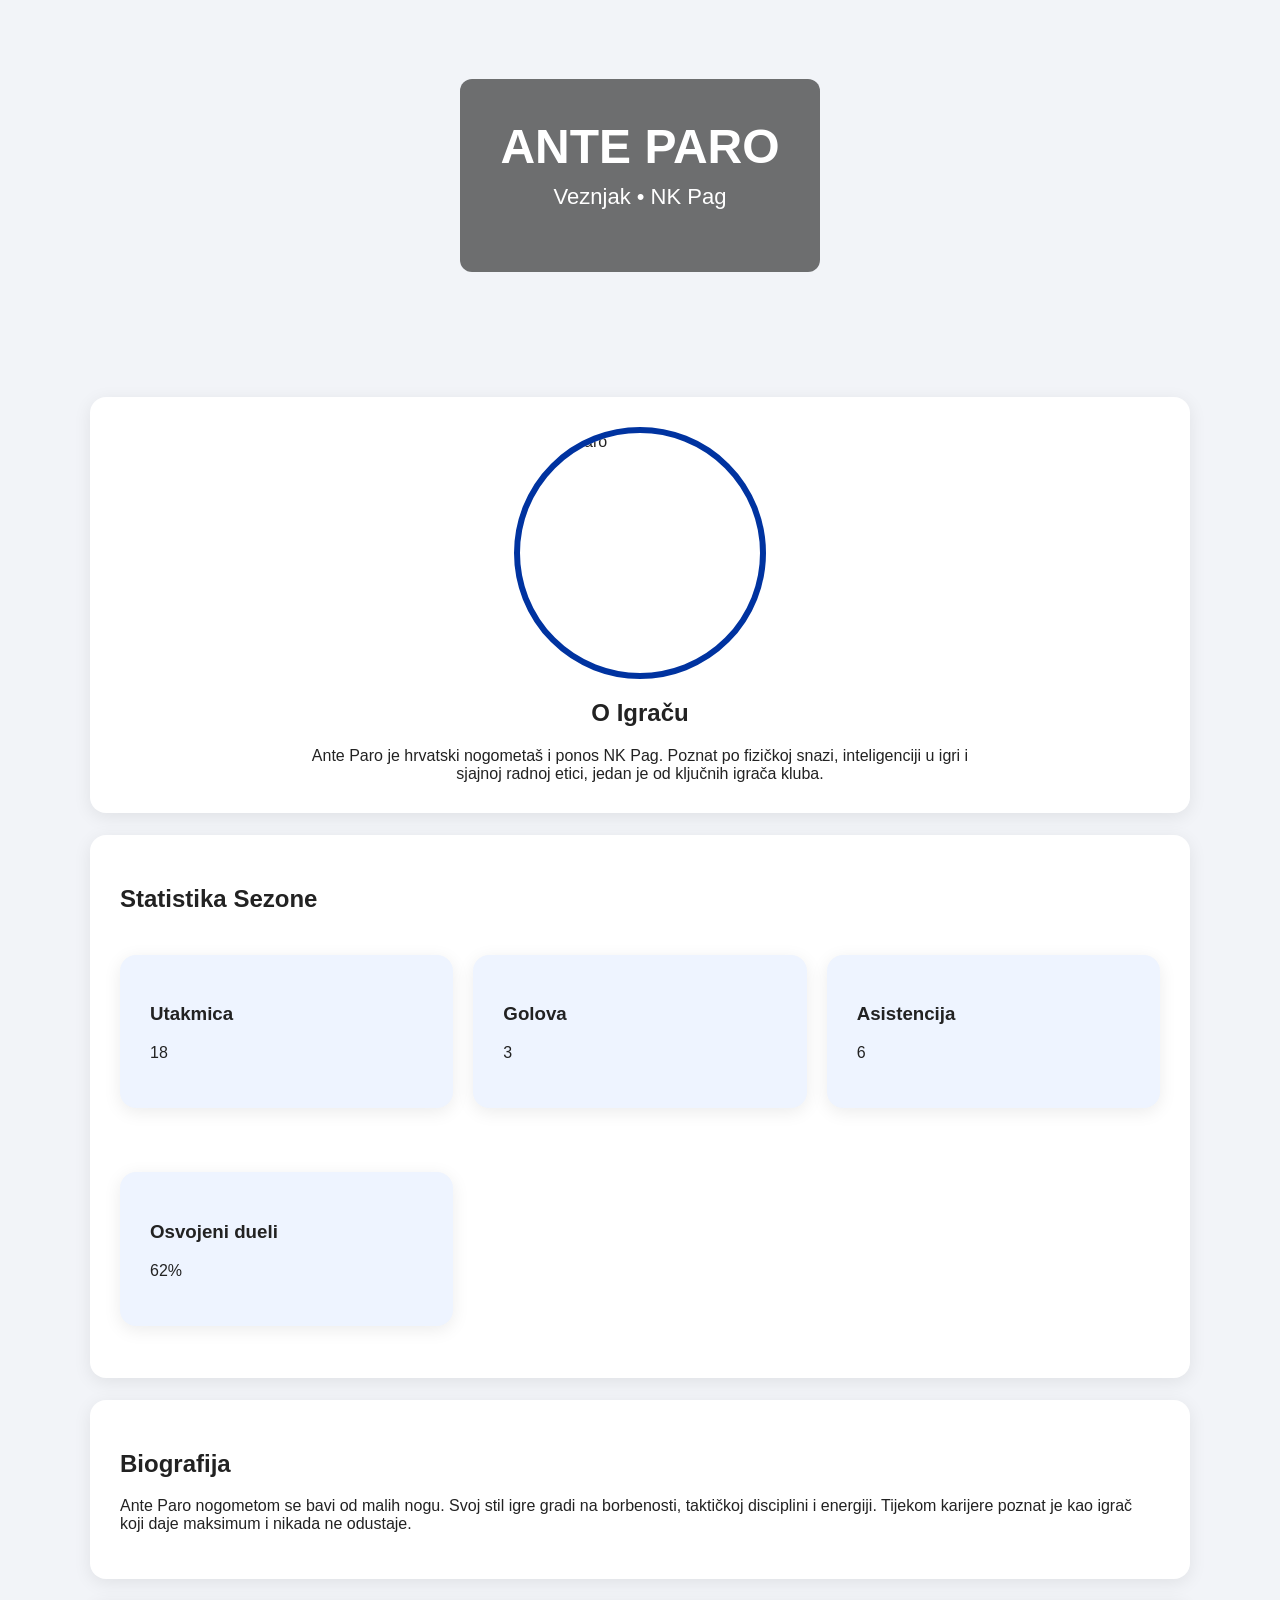
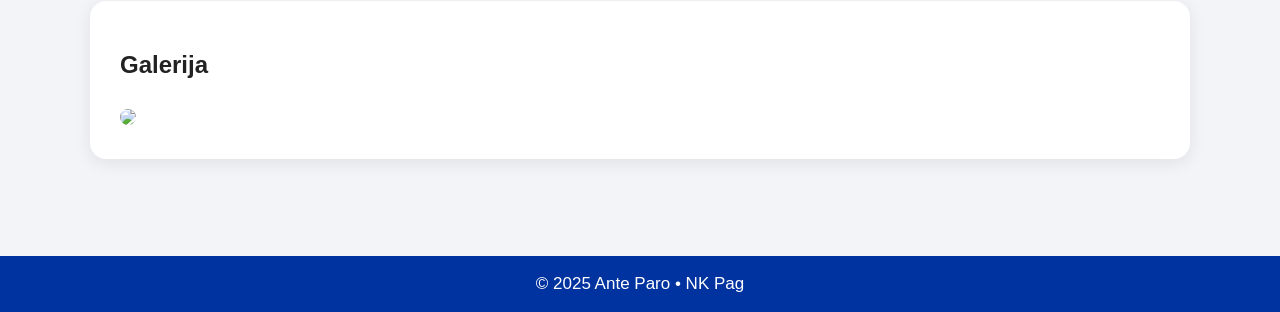
==== index.html @ 2402db6b "Add initial HTML structure for Ante Paro profile" ====
<!DOCTYPE html>
<html lang="hr">
<head>
    <meta charset="UTF-8">
    <title>Ante Paro - NK Pag</title>
    <link rel="stylesheet" href="style.css">
</head>
<body>

<!-- HERO SECTION -->
<div class="hero">
    <div class="hero-overlay">
        <h1>ANTE PARO</h1>
        <h3>Veznjak • NK Pag</h3>
    </div>
</div>

<div class="container">

    <!-- PROFILE -->
    <div class="card">
        <img src="ante_paro.jpg" class="profile-img" alt="Ante Paro">
        <h2 style="text-align:center;">O Igraču</h2>
        <p style="text-align:center; max-width:700px; margin:auto;">
            Ante Paro je hrvatski nogometaš i ponos NK Pag. Poznat po fizičkoj snazi,
            inteligenciji u igri i sjajnoj radnoj etici, jedan je od ključnih igrača kluba.
        </p>
    </div>

    <!-- STATISTIKA -->
    <div class="card">
        <h2>Statistika Sezone</h2>
        <div class="grid">
            <div class="card" style="background:#eef4ff;">
                <h3>Utakmica</h3><p>18</p>
            </div>
            <div class="card" style="background:#eef4ff;">
                <h3>Golova</h3><p>3</p>
            </div>
            <div class="card" style="background:#eef4ff;">
                <h3>Asistencija</h3><p>6</p>
            </div>
            <div class="card" style="background:#eef4ff;">
                <h3>Osvojeni dueli</h3><p>62%</p>
            </div>
        </div>
    </div>

    <!-- BIOGRAFIJA -->
    <div class="card">
        <h2>Biografija</h2>
        <p>
            Ante Paro nogometom se bavi od malih nogu. Svoj stil igre gradi na borbenosti,
            taktičkoj disciplini i energiji. Tijekom karijere poznat je kao igrač koji daje
            maksimum i nikada ne odustaje.
        </p>
    </div>

    <!-- GALERIJA -->
    <div class="card">
        <h2>Galerija</h2>
        <img src="ante_paro_action.jpg" style="width:100%; border-radius:14px; margin-top:10px;">
    </div>

</div>

<footer>
    © 2025 Ante Paro • NK Pag
</footer>

</body>
</html>
---- style.css ----
body {
    margin: 0;
    font-family: 'Segoe UI', Arial, sans-serif;
    background: #f2f4f8;
    color: #222;
}

/* HERO */
.hero {
    background: url("ante_paro_hero.jpg") center/cover;
    height: 350px;
    display: flex;
    align-items: center;
    justify-content: center;
    text-align: center;
    color: white;
    position: relative;
}
.hero-overlay {
    background: rgba(0,0,0,0.55);
    padding: 40px;
    border-radius: 12px;
}
.hero h1 {
    font-size: 48px;
    margin: 0;
}
.hero h3 {
    font-size: 22px;
    margin-top: 10px;
    font-weight: 300;
}

/* CONTENT */
.container {
    max-width: 1100px;
    margin: auto;
    padding: 25px;
}

/* CARDS */
.card {
    background: white;
    padding: 30px;
    border-radius: 16px;
    margin: 22px 0;
    box-shadow: 0 4px 18px rgba(0,0,0,0.08);
}

/* GRID */
.grid {
    display: grid;
    grid-template-columns: repeat(auto-fit, minmax(260px, 1fr));
    gap: 20px;
}

/* PROFILE IMAGE */
.profile-img {
    width: 240px;
    height: 240px;
    border-radius: 50%;
    object-fit: cover;
    border: 6px solid #0033a0;
    display: block;
    margin: 0 auto 20px;
}

/* FOOTER */
footer {
    background: #0033a0;
    color: white;
    text-align: center;
    padding: 18px;
    margin-top: 50px;
    font-size: 17px;
}
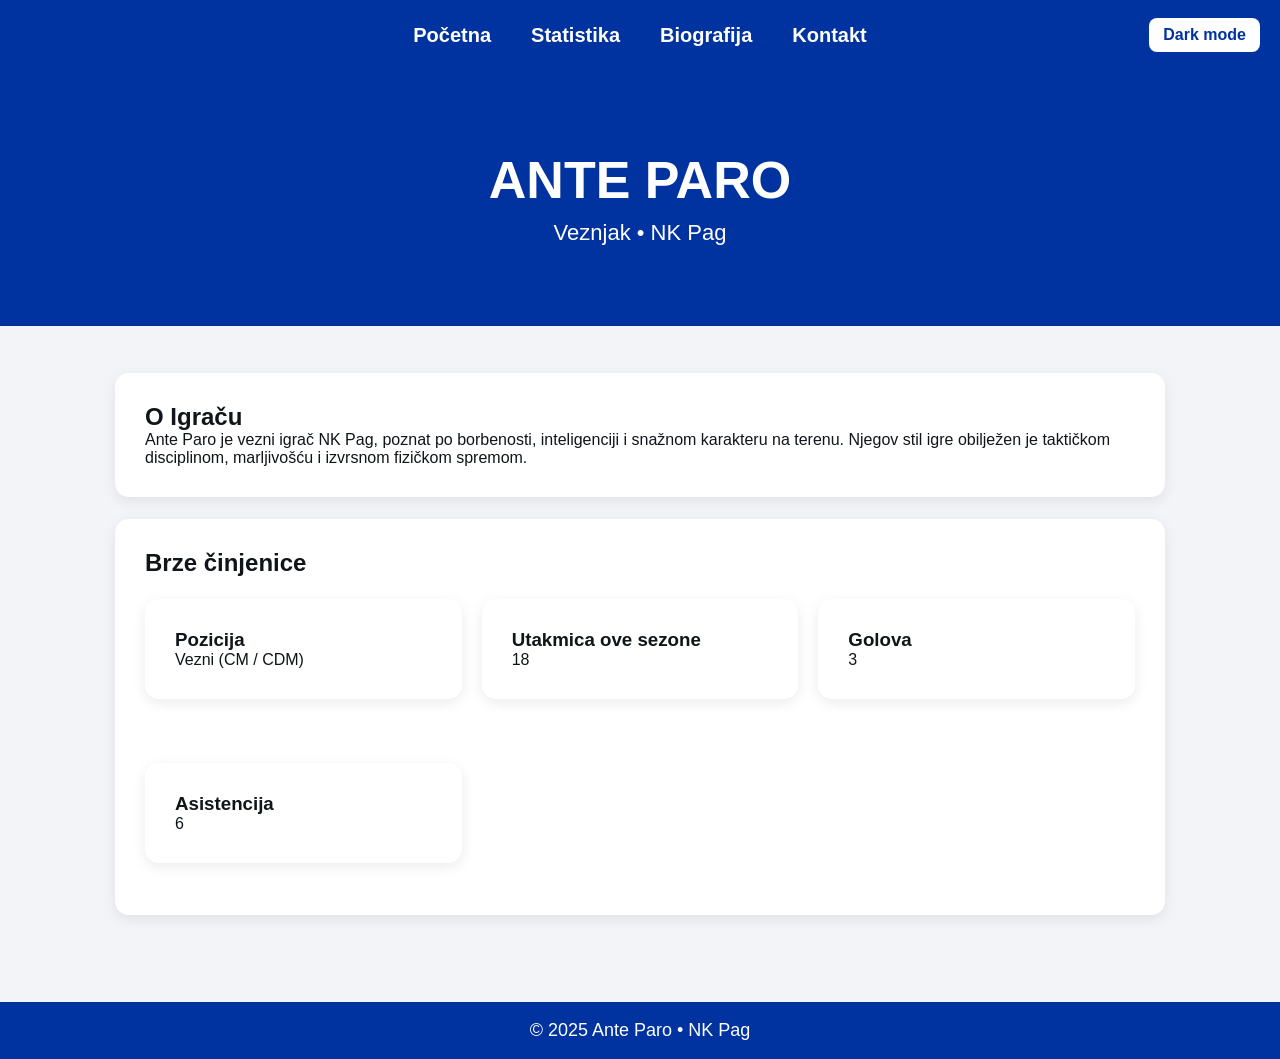
==== commit 9e0c816f: "Revise player profile and statistics in index.html Updated the title and modified the content struct" ====
--- a/index.html
+++ b/index.html
@@ -2,13 +2,22 @@
 <html lang="hr">
 <head>
     <meta charset="UTF-8">
-    <title>Ante Paro - NK Pag</title>
+    <title>Ante Paro - Početna</title>
     <link rel="stylesheet" href="style.css">
 </head>
 <body>
 
+<!-- NAVIGATION -->
+<nav>
+    <a href="index.html">Početna</a>
+    <a href="statistika.html">Statistika</a>
+    <a href="bio.html">Biografija</a>
+    <a href="kontakt.html">Kontakt</a>
+    <div class="toggle-dark">Dark mode</div>
+</nav>
+
 <!-- HERO SECTION -->
-<div class="hero">
+<div class="hero fade-in">
     <div class="hero-overlay">
         <h1>ANTE PARO</h1>
         <h3>Veznjak • NK Pag</h3>
@@ -17,56 +26,43 @@
 
 <div class="container">
 
-    <!-- PROFILE -->
-    <div class="card">
-        <img src="ante_paro.jpg" class="profile-img" alt="Ante Paro">
-        <h2 style="text-align:center;">O Igraču</h2>
-        <p style="text-align:center; max-width:700px; margin:auto;">
-            Ante Paro je hrvatski nogometaš i ponos NK Pag. Poznat po fizičkoj snazi,
-            inteligenciji u igri i sjajnoj radnoj etici, jedan je od ključnih igrača kluba.
+    <!-- ABOUT -->
+    <div class="card fade-in">
+        <h2>O Igraču</h2>
+        <p>
+            Ante Paro je vezni igrač NK Pag, poznat po borbenosti, inteligenciji i 
+            snažnom karakteru na terenu. Njegov stil igre obilježen je taktičkom 
+            disciplinom, marljivošću i izvrsnom fizičkom spremom.
         </p>
     </div>
 
-    <!-- STATISTIKA -->
-    <div class="card">
-        <h2>Statistika Sezone</h2>
+    <!-- ISTAKNUTO -->
+    <div class="card fade-in">
+        <h2>Brze činjenice</h2>
         <div class="grid">
-            <div class="card" style="background:#eef4ff;">
-                <h3>Utakmica</h3><p>18</p>
+            <div class="card">
+                <h3>Pozicija</h3>
+                <p>Vezni (CM / CDM)</p>
             </div>
-            <div class="card" style="background:#eef4ff;">
-                <h3>Golova</h3><p>3</p>
+            <div class="card">
+                <h3>Utakmica ove sezone</h3>
+                <p>18</p>
             </div>
-            <div class="card" style="background:#eef4ff;">
-                <h3>Asistencija</h3><p>6</p>
+            <div class="card">
+                <h3>Golova</h3>
+                <p>3</p>
             </div>
-            <div class="card" style="background:#eef4ff;">
-                <h3>Osvojeni dueli</h3><p>62%</p>
+            <div class="card">
+                <h3>Asistencija</h3>
+                <p>6</p>
             </div>
         </div>
     </div>
 
-    <!-- BIOGRAFIJA -->
-    <div class="card">
-        <h2>Biografija</h2>
-        <p>
-            Ante Paro nogometom se bavi od malih nogu. Svoj stil igre gradi na borbenosti,
-            taktičkoj disciplini i energiji. Tijekom karijere poznat je kao igrač koji daje
-            maksimum i nikada ne odustaje.
-        </p>
-    </div>
-
-    <!-- GALERIJA -->
-    <div class="card">
-        <h2>Galerija</h2>
-        <img src="ante_paro_action.jpg" style="width:100%; border-radius:14px; margin-top:10px;">
-    </div>
-
 </div>
 
-<footer>
-    © 2025 Ante Paro • NK Pag
-</footer>
+<footer>© 2025 Ante Paro • NK Pag</footer>
 
+<script src="script.js"></script>
 </body>
 </html>
--- a/style.css
+++ b/style.css
@@ -1,76 +1,151 @@
-body {
+/* -------------------- GLOBAL -------------------- */
+* {
     margin: 0;
+    padding: 0;
+    box-sizing: border-box;
     font-family: 'Segoe UI', Arial, sans-serif;
-    background: #f2f4f8;
-    color: #222;
 }
 
-/* HERO */
-.hero {
-    background: url("ante_paro_hero.jpg") center/cover;
-    height: 350px;
-    display: flex;
-    align-items: center;
-    justify-content: center;
-    text-align: center;
-    color: white;
-    position: relative;
-}
-.hero-overlay {
-    background: rgba(0,0,0,0.55);
-    padding: 40px;
-    border-radius: 12px;
-}
-.hero h1 {
-    font-size: 48px;
-    margin: 0;
-}
-.hero h3 {
-    font-size: 22px;
-    margin-top: 10px;
-    font-weight: 300;
+body {
+    background: var(--bg);
+    color: var(--text);
+    transition: 0.3s ease;
+    padding-top: 70px;
 }
 
-/* CONTENT */
+/* Light & Dark mode vars */
+:root {
+    --bg: #f2f4f8;
+    --text: #10151a;
+    --card: #ffffff;
+    --card-shadow: rgba(0,0,0,0.08);
+    --accent: #0033a0;
+}
+
+body.dark {
+    --bg: #0b0f14;
+    --text: #e8e8e8;
+    --card: #101620;
+    --card-shadow: rgba(255,255,255,0.04);
+    --accent: #4f8cff;
+}
+
 .container {
     max-width: 1100px;
     margin: auto;
     padding: 25px;
 }
 
-/* CARDS */
-.card {
-    background: white;
-    padding: 30px;
-    border-radius: 16px;
-    margin: 22px 0;
-    box-shadow: 0 4px 18px rgba(0,0,0,0.08);
+/* -------------------- NAVIGATION -------------------- */
+nav {
+    width: 100%;
+    height: 70px;
+    background: var(--accent);
+    display: flex;
+    justify-content: center;
+    align-items: center;
+    position: fixed;
+    top: 0;
+    left: 0;
+    z-index: 10;
 }
 
-/* GRID */
+nav a {
+    color: white;
+    text-decoration: none;
+    margin: 0 20px;
+    font-size: 20px;
+    font-weight: 600;
+}
+
+nav a:hover {
+    text-decoration: underline;
+}
+
+/* Dark mode button */
+.toggle-dark {
+    position: absolute;
+    right: 20px;
+    padding: 8px 14px;
+    background: white;
+    color: var(--accent);
+    border-radius: 8px;
+    font-weight: 600;
+    cursor: pointer;
+}
+
+/* -------------------- HERO -------------------- */
+.hero {
+    background: var(--accent);
+    color: white;
+    padding: 80px 20px;
+    text-align: center;
+}
+
+.hero h1 {
+    font-size: 52px;
+    margin-bottom: 10px;
+}
+
+.hero h3 {
+    font-size: 22px;
+    font-weight: 300;
+}
+
+/* -------------------- CARDS -------------------- */
+.card {
+    background: var(--card);
+    padding: 30px;
+    border-radius: 14px;
+    margin: 22px 0;
+    box-shadow: 0 4px 14px var(--card-shadow);
+}
+
+/* -------------------- GRID -------------------- */
 .grid {
     display: grid;
     grid-template-columns: repeat(auto-fit, minmax(260px, 1fr));
     gap: 20px;
 }
 
-/* PROFILE IMAGE */
-.profile-img {
-    width: 240px;
-    height: 240px;
-    border-radius: 50%;
-    object-fit: cover;
-    border: 6px solid #0033a0;
-    display: block;
-    margin: 0 auto 20px;
+/* -------------------- TABLE -------------------- */
+table {
+    width: 100%;
+    border-collapse: collapse;
+    margin-top: 15px;
 }
 
-/* FOOTER */
+th, td {
+    border-bottom: 1px solid #7773;
+    padding: 12px;
+    text-align: left;
+}
+
+th {
+    color: var(--accent);
+    font-size: 18px;
+}
+
+/* -------------------- FOOTER -------------------- */
 footer {
-    background: #0033a0;
-    color: white;
     text-align: center;
     padding: 18px;
-    margin-top: 50px;
-    font-size: 17px;
+    background: var(--accent);
+    color: white;
+    margin-top: 40px;
+    font-size: 18px;
 }
+
+/* -------------------- ANIMATIONS -------------------- */
+.fade-in {
+    opacity: 0;
+    transform: translateY(30px);
+    animation: fadeIn 0.8s forwards;
+}
+
+@keyframes fadeIn {
+    to {
+        opacity: 1;
+        transform: translateY(0);
+    }
+}
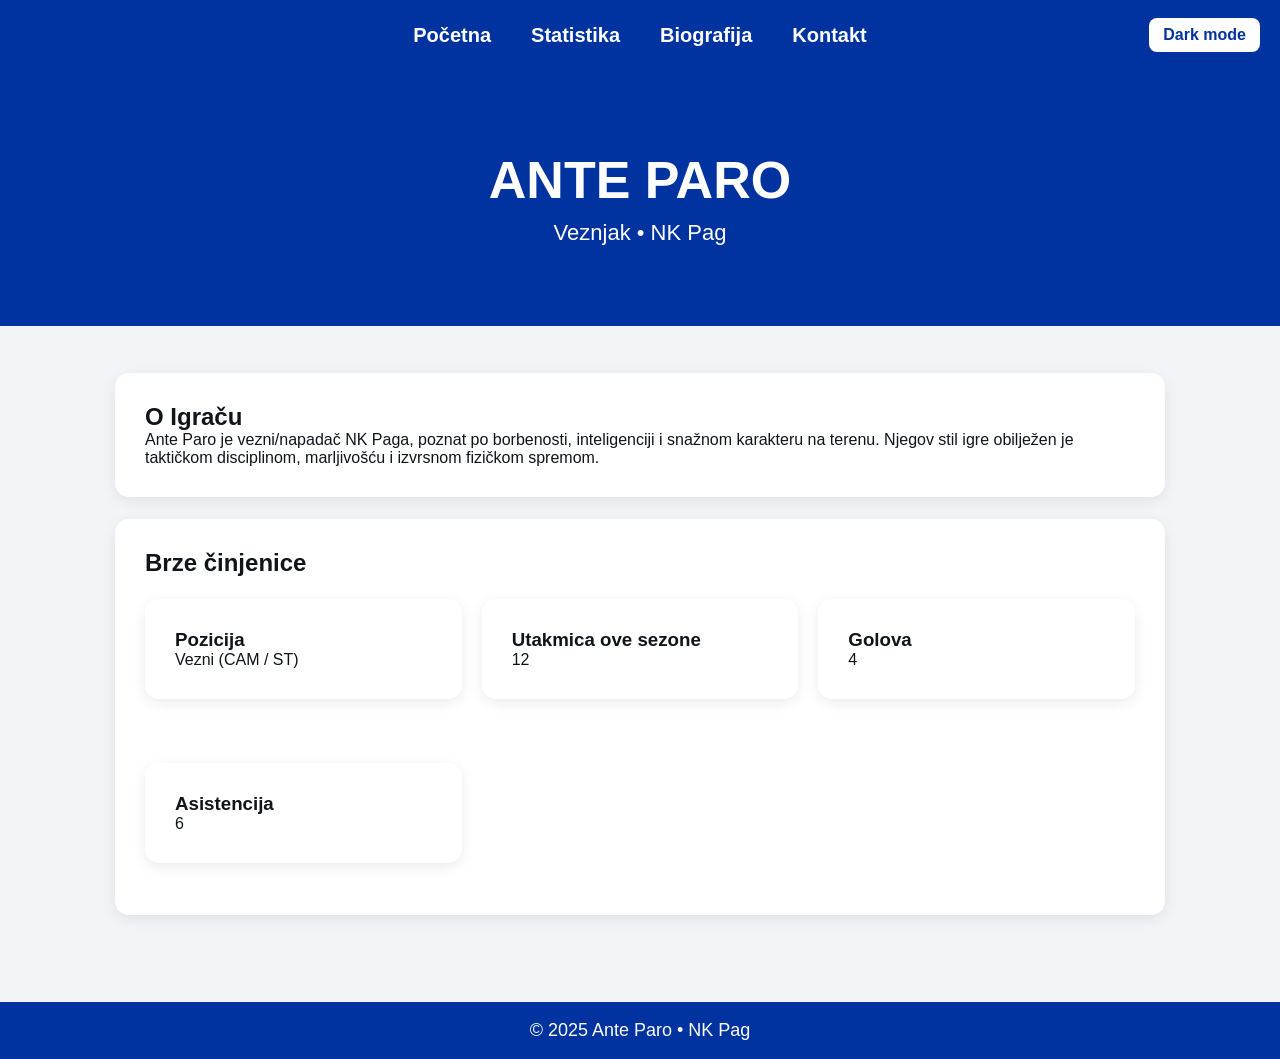
==== commit b14bff26: "Update player position and statistics in index.html" ====
--- a/index.html
+++ b/index.html
@@ -30,7 +30,7 @@
     <div class="card fade-in">
         <h2>O Igraču</h2>
         <p>
-            Ante Paro je vezni igrač NK Pag, poznat po borbenosti, inteligenciji i 
+            Ante Paro je vezni/napadač  NK Paga, poznat po borbenosti, inteligenciji i 
             snažnom karakteru na terenu. Njegov stil igre obilježen je taktičkom 
             disciplinom, marljivošću i izvrsnom fizičkom spremom.
         </p>
@@ -42,15 +42,15 @@
         <div class="grid">
             <div class="card">
                 <h3>Pozicija</h3>
-                <p>Vezni (CM / CDM)</p>
+                <p>Vezni (CAM / ST)</p>
             </div>
             <div class="card">
                 <h3>Utakmica ove sezone</h3>
-                <p>18</p>
+                <p>12</p>
             </div>
             <div class="card">
                 <h3>Golova</h3>
-                <p>3</p>
+                <p>4</p>
             </div>
             <div class="card">
                 <h3>Asistencija</h3>
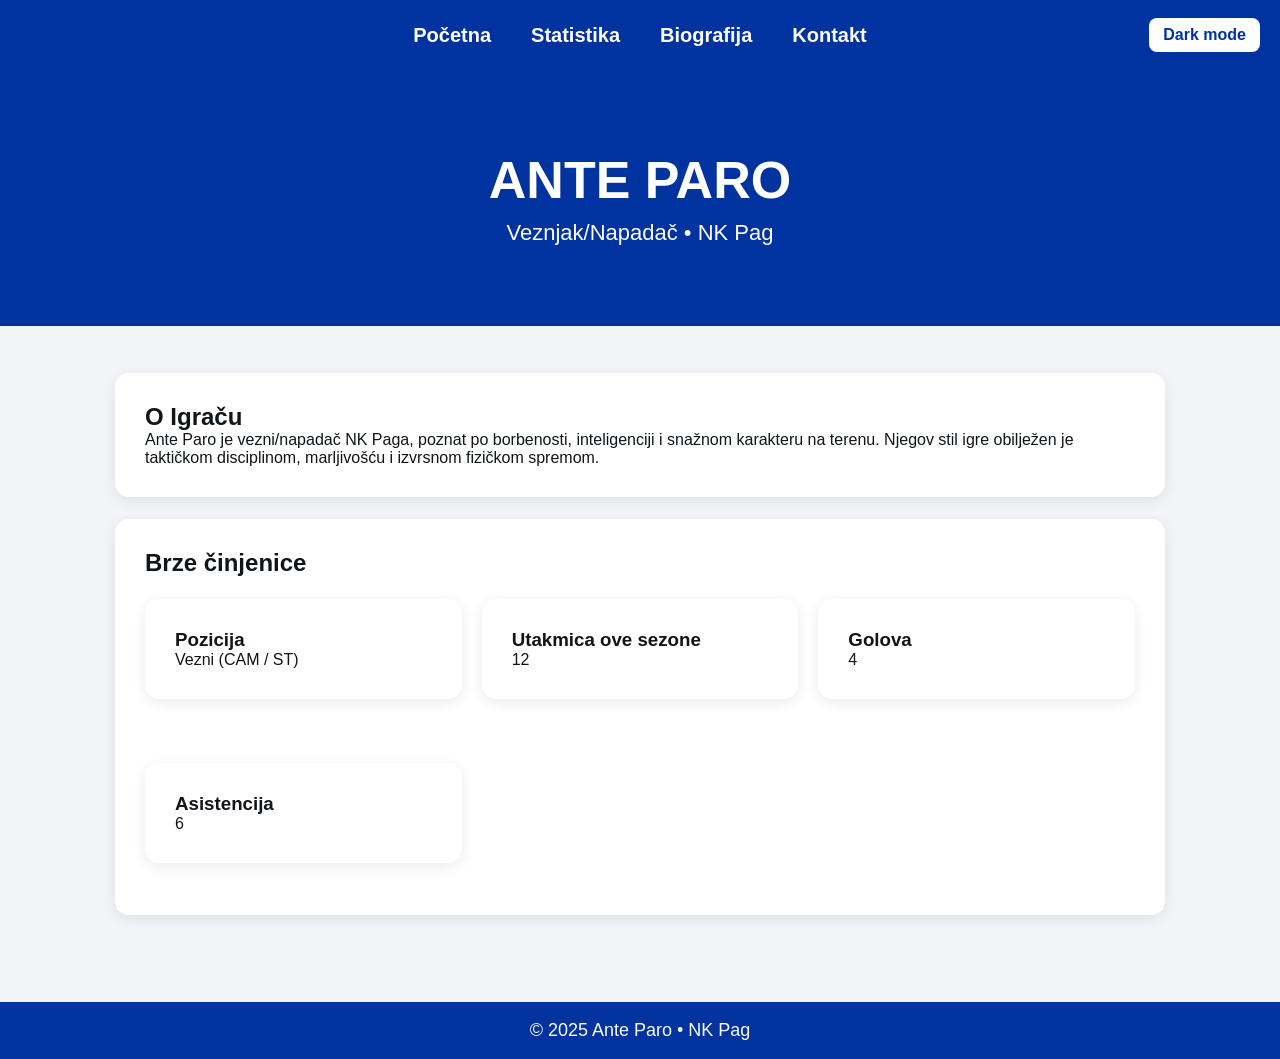
==== commit bf20578b: "Update player role in hero section" ====
--- a/index.html
+++ b/index.html
@@ -20,7 +20,7 @@
 <div class="hero fade-in">
     <div class="hero-overlay">
         <h1>ANTE PARO</h1>
-        <h3>Veznjak • NK Pag</h3>
+        <h3>Veznjak/Napadač • NK Pag</h3>
     </div>
 </div>
 
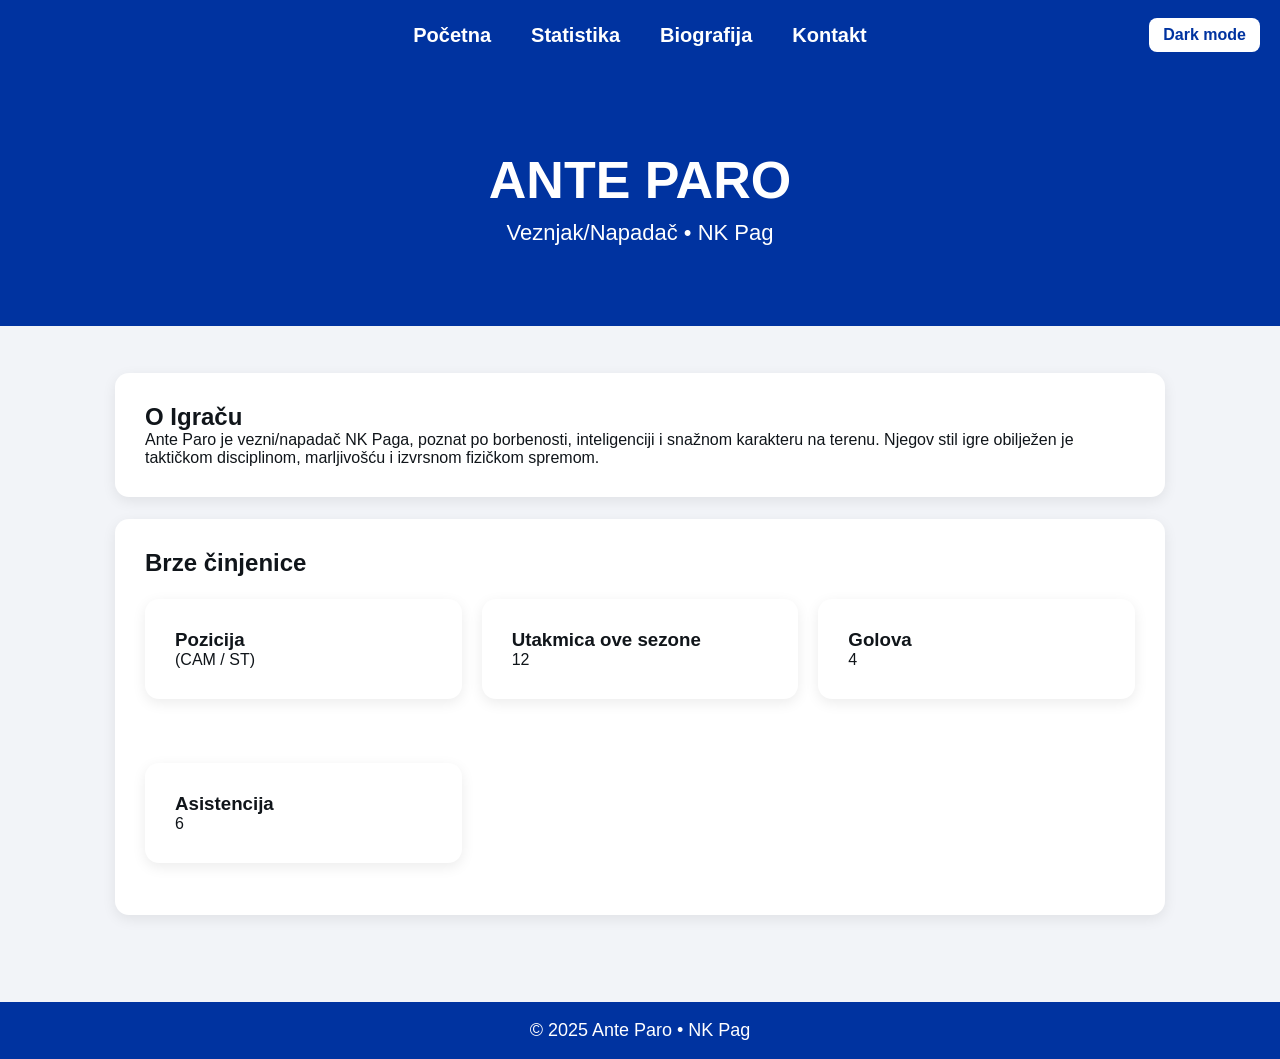
==== commit 3e34f0d4: "Update position text in index.html" ====
--- a/index.html
+++ b/index.html
@@ -42,7 +42,7 @@
         <div class="grid">
             <div class="card">
                 <h3>Pozicija</h3>
-                <p>Vezni (CAM / ST)</p>
+                <p> (CAM / ST)</p>
             </div>
             <div class="card">
                 <h3>Utakmica ove sezone</h3>
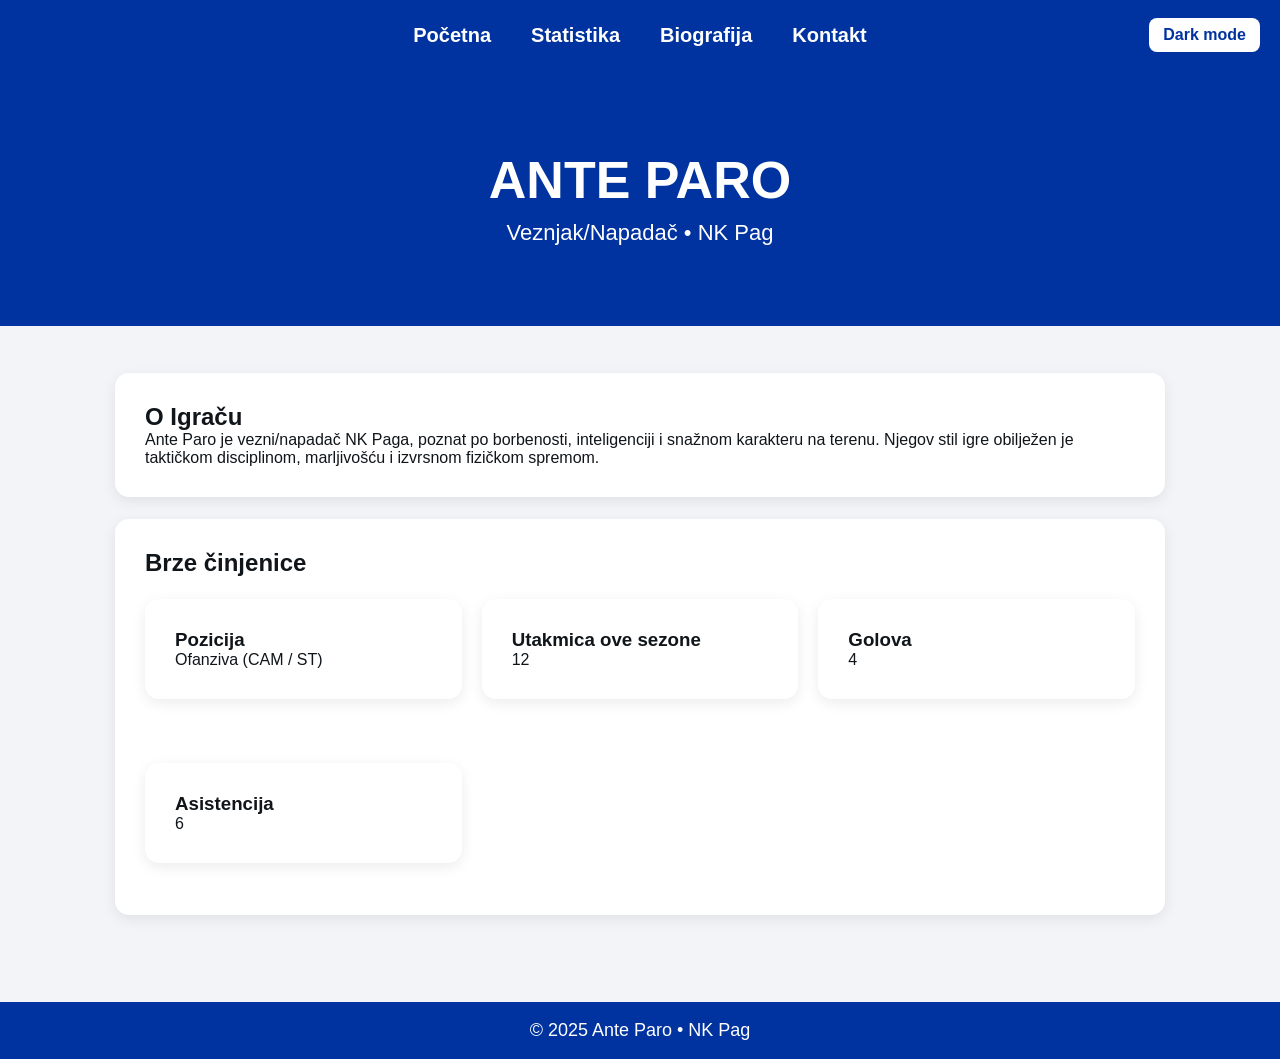
==== commit 950970f0: "Update position description in index.html" ====
--- a/index.html
+++ b/index.html
@@ -42,7 +42,7 @@
         <div class="grid">
             <div class="card">
                 <h3>Pozicija</h3>
-                <p> (CAM / ST)</p>
+                <p> Ofanziva (CAM / ST)</p>
             </div>
             <div class="card">
                 <h3>Utakmica ove sezone</h3>
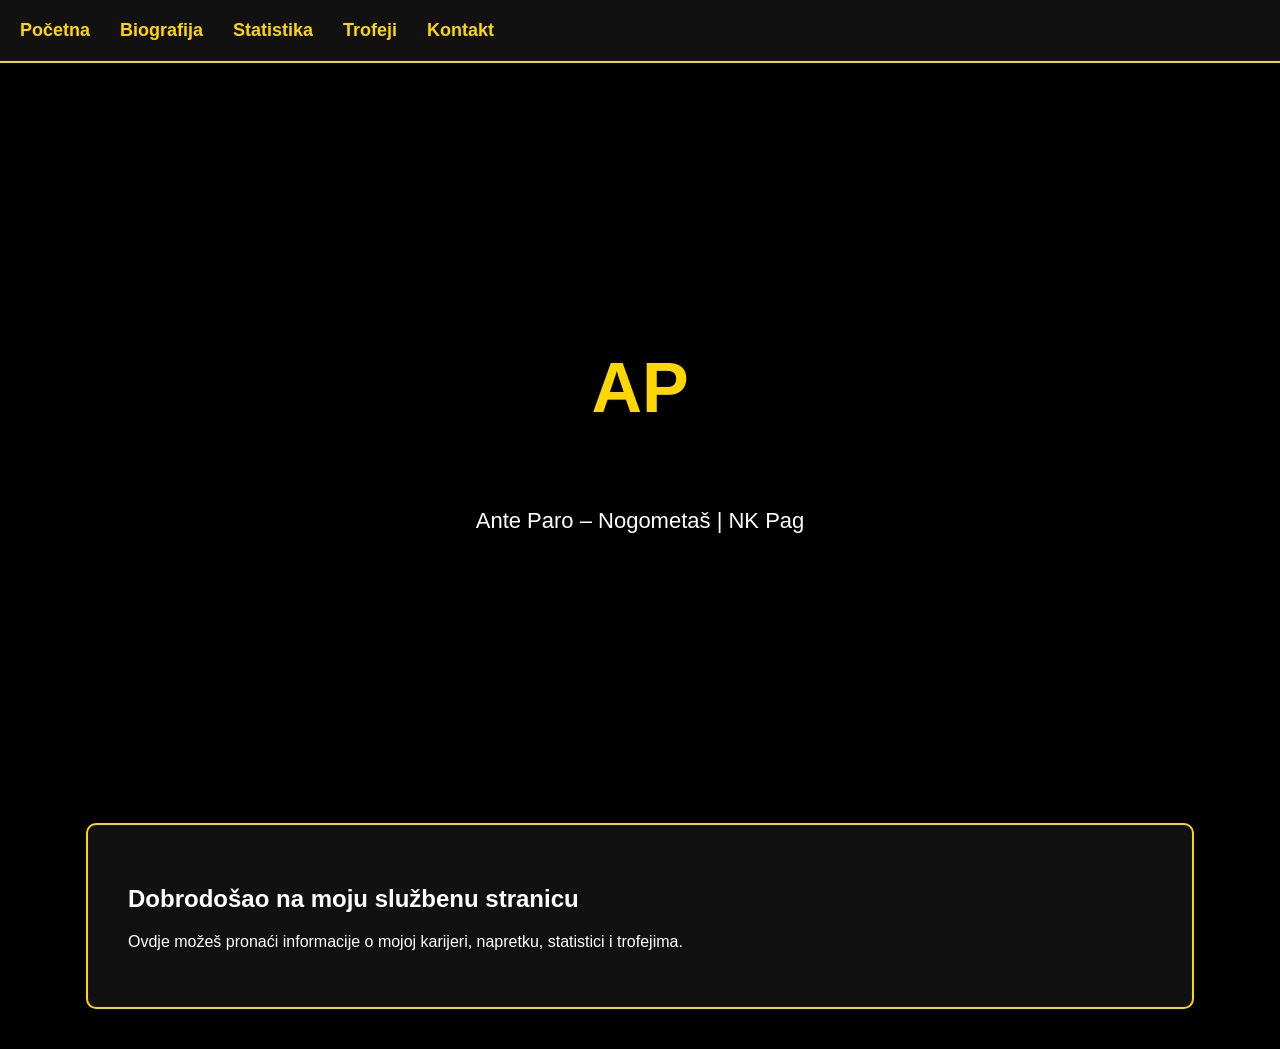
==== commit 124a0f3d: "Refactor index.html with new header and sections Updated the HTML structure and content for the home" ====
--- a/index.html
+++ b/index.html
@@ -1,68 +1,33 @@
 <!DOCTYPE html>
-<html lang="hr">
+<html>
 <head>
-    <meta charset="UTF-8">
-    <title>Ante Paro - Početna</title>
+    <title>Ante Paro | Početna</title>
     <link rel="stylesheet" href="style.css">
 </head>
+
 <body>
 
-<!-- NAVIGATION -->
-<nav>
-    <a href="index.html">Početna</a>
-    <a href="statistika.html">Statistika</a>
-    <a href="bio.html">Biografija</a>
-    <a href="kontakt.html">Kontakt</a>
-    <div class="toggle-dark">Dark mode</div>
-</nav>
+<header>
+    <nav>
+        <ul>
+            <li><a href="index.html">Početna</a></li>
+            <li><a href="biografija.html">Biografija</a></li>
+            <li><a href="statistika.html">Statistika</a></li>
+            <li><a href="trofeji.html">Trofeji</a></li>
+            <li><a href="kontakt.html">Kontakt</a></li>
+        </ul>
+    </nav>
+</header>
 
-<!-- HERO SECTION -->
-<div class="hero fade-in">
-    <div class="hero-overlay">
-        <h1>ANTE PARO</h1>
-        <h3>Veznjak/Napadač • NK Pag</h3>
-    </div>
-</div>
+<section class="hero">
+    <h1>AP</h1>
+    <p>Ante Paro – Nogometaš | NK Pag</p>
+</section>
 
-<div class="container">
+<section class="section-box">
+    <h2>Dobrodošao na moju službenu stranicu</h2>
+    <p>Ovdje možeš pronaći informacije o mojoj karijeri, napretku, statistici i trofejima.</p>
+</section>
 
-    <!-- ABOUT -->
-    <div class="card fade-in">
-        <h2>O Igraču</h2>
-        <p>
-            Ante Paro je vezni/napadač  NK Paga, poznat po borbenosti, inteligenciji i 
-            snažnom karakteru na terenu. Njegov stil igre obilježen je taktičkom 
-            disciplinom, marljivošću i izvrsnom fizičkom spremom.
-        </p>
-    </div>
-
-    <!-- ISTAKNUTO -->
-    <div class="card fade-in">
-        <h2>Brze činjenice</h2>
-        <div class="grid">
-            <div class="card">
-                <h3>Pozicija</h3>
-                <p> Ofanziva (CAM / ST)</p>
-            </div>
-            <div class="card">
-                <h3>Utakmica ove sezone</h3>
-                <p>12</p>
-            </div>
-            <div class="card">
-                <h3>Golova</h3>
-                <p>4</p>
-            </div>
-            <div class="card">
-                <h3>Asistencija</h3>
-                <p>6</p>
-            </div>
-        </div>
-    </div>
-
-</div>
-
-<footer>© 2025 Ante Paro • NK Pag</footer>
-
-<script src="script.js"></script>
 </body>
 </html>
--- a/style.css
+++ b/style.css
@@ -1,151 +1,89 @@
-/* -------------------- GLOBAL -------------------- */
-* {
+/* CRNO ZLATNA TEMA */
+body {
+    margin: 0;
+    font-family: 'Poppins', sans-serif;
+    background: #000;
+    color: #fff;
+}
+
+header {
+    background: #111;
+    padding: 20px;
+    border-bottom: 2px solid gold;
+}
+
+nav ul {
+    list-style: none;
     margin: 0;
     padding: 0;
-    box-sizing: border-box;
-    font-family: 'Segoe UI', Arial, sans-serif;
-}
-
-body {
-    background: var(--bg);
-    color: var(--text);
-    transition: 0.3s ease;
-    padding-top: 70px;
-}
-
-/* Light & Dark mode vars */
-:root {
-    --bg: #f2f4f8;
-    --text: #10151a;
-    --card: #ffffff;
-    --card-shadow: rgba(0,0,0,0.08);
-    --accent: #0033a0;
-}
-
-body.dark {
-    --bg: #0b0f14;
-    --text: #e8e8e8;
-    --card: #101620;
-    --card-shadow: rgba(255,255,255,0.04);
-    --accent: #4f8cff;
-}
-
-.container {
-    max-width: 1100px;
-    margin: auto;
-    padding: 25px;
-}
-
-/* -------------------- NAVIGATION -------------------- */
-nav {
-    width: 100%;
-    height: 70px;
-    background: var(--accent);
     display: flex;
-    justify-content: center;
-    align-items: center;
-    position: fixed;
-    top: 0;
-    left: 0;
-    z-index: 10;
+    gap: 30px;
 }
 
 nav a {
-    color: white;
+    color: gold;
     text-decoration: none;
-    margin: 0 20px;
-    font-size: 20px;
+    font-size: 18px;
     font-weight: 600;
+    transition: 0.3s;
 }
 
 nav a:hover {
-    text-decoration: underline;
+    color: white;
+    text-shadow: 0 0 10px gold;
 }
 
-/* Dark mode button */
-.toggle-dark {
-    position: absolute;
-    right: 20px;
-    padding: 8px 14px;
-    background: white;
-    color: var(--accent);
-    border-radius: 8px;
-    font-weight: 600;
-    cursor: pointer;
+/* HERO SEKCIJA */
+.hero {
+    height: 80vh;
+    display: flex;
+    flex-direction: column;
+    justify-content: center;
+    text-align: center;
+    animation: fadeIn 2s ease;
 }
 
-/* -------------------- HERO -------------------- */
-.hero {
-    background: var(--accent);
-    color: white;
-    padding: 80px 20px;
+.hero h1 {
+    font-size: 70px;
+    color: gold;
+}
+
+.hero p {
+    font-size: 22px;
+}
+
+/* KARTICE */
+.section-box {
+    padding: 40px;
+    margin: 40px auto;
+    width: 80%;
+    background: #111;
+    border: 2px solid gold;
+    border-radius: 10px;
+    animation: fadeUp 1.5s ease;
+}
+
+/* TROFEJI GRID */
+.trophy-grid {
+    display: grid;
+    gap: 20px;
+    grid-template-columns: repeat(auto-fit, minmax(200px, 1fr));
+}
+
+.trophy {
+    background: #222;
+    padding: 20px;
+    border-radius: 10px;
+    border: 1px solid gold;
     text-align: center;
 }
 
-.hero h1 {
-    font-size: 52px;
-    margin-bottom: 10px;
+/* ANIMACIJE */
+@keyframes fadeIn {
+    from {opacity: 0;}
+    to {opacity: 1;}
 }
 
-.hero h3 {
-    font-size: 22px;
-    font-weight: 300;
-}
-
-/* -------------------- CARDS -------------------- */
-.card {
-    background: var(--card);
-    padding: 30px;
-    border-radius: 14px;
-    margin: 22px 0;
-    box-shadow: 0 4px 14px var(--card-shadow);
-}
-
-/* -------------------- GRID -------------------- */
-.grid {
-    display: grid;
-    grid-template-columns: repeat(auto-fit, minmax(260px, 1fr));
-    gap: 20px;
-}
-
-/* -------------------- TABLE -------------------- */
-table {
-    width: 100%;
-    border-collapse: collapse;
-    margin-top: 15px;
-}
-
-th, td {
-    border-bottom: 1px solid #7773;
-    padding: 12px;
-    text-align: left;
-}
-
-th {
-    color: var(--accent);
-    font-size: 18px;
-}
-
-/* -------------------- FOOTER -------------------- */
-footer {
-    text-align: center;
-    padding: 18px;
-    background: var(--accent);
-    color: white;
-    margin-top: 40px;
-    font-size: 18px;
-}
-
-/* -------------------- ANIMATIONS -------------------- */
-.fade-in {
-    opacity: 0;
-    transform: translateY(30px);
-    animation: fadeIn 0.8s forwards;
-}
-
-@keyframes fadeIn {
-    to {
-        opacity: 1;
-        transform: translateY(0);
-    }
-}
+@keyframes fadeUp {
+    from {opacity: 0; transform: translateY(40px);}
+    to {opacity: 1; transform: translateY(0);}
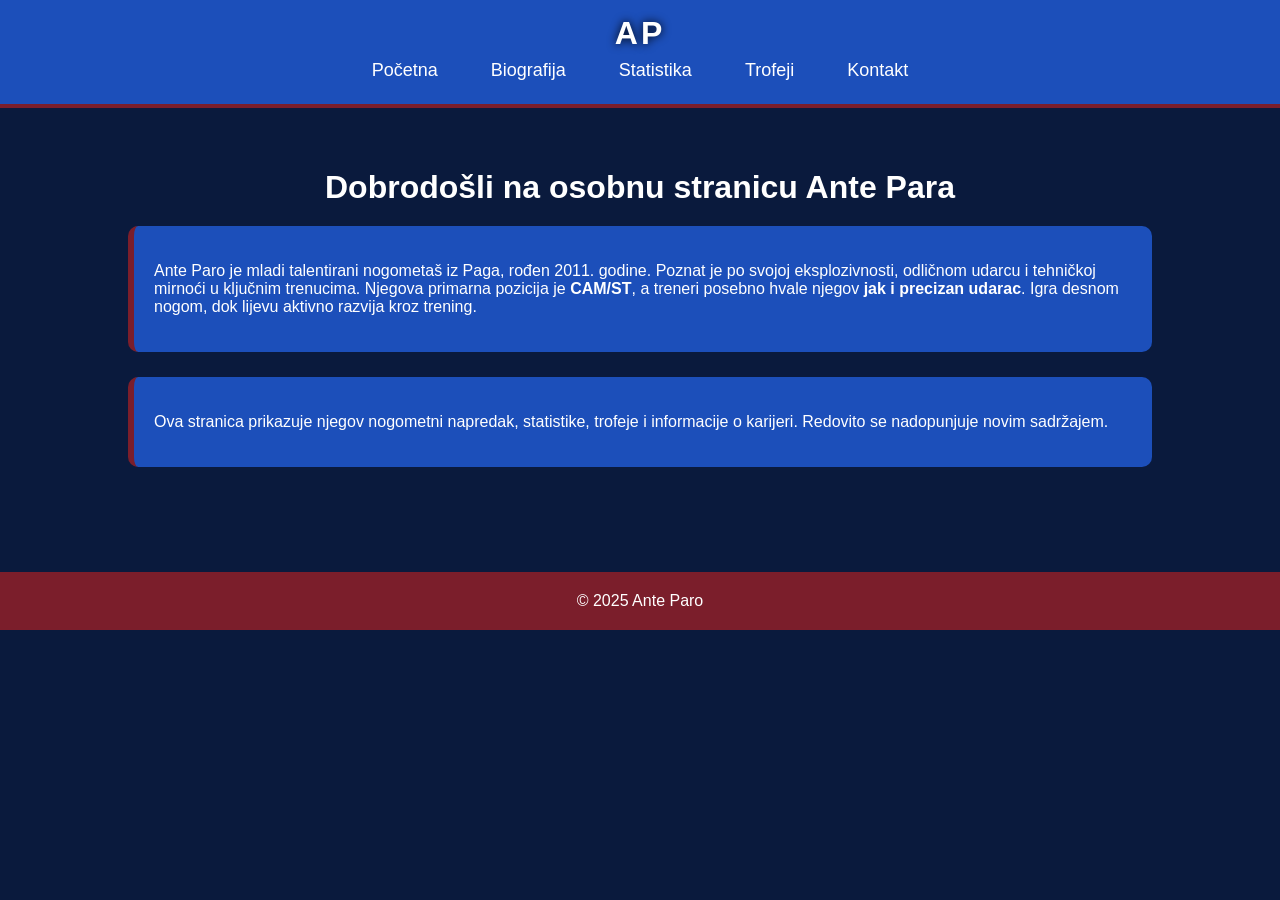
==== commit fec60c84: "Revise title and enhance content in index.html Updated the title and navigation structure in index.h" ====
--- a/index.html
+++ b/index.html
@@ -1,33 +1,35 @@
 <!DOCTYPE html>
 <html>
 <head>
-    <title>Ante Paro | Početna</title>
+    <title>Ante Paro – Početna</title>
     <link rel="stylesheet" href="style.css">
 </head>
-
 <body>
 
 <header>
+    <div class="logo">AP</div>
     <nav>
-        <ul>
-            <li><a href="index.html">Početna</a></li>
-            <li><a href="biografija.html">Biografija</a></li>
-            <li><a href="statistika.html">Statistika</a></li>
-            <li><a href="trofeji.html">Trofeji</a></li>
-            <li><a href="kontakt.html">Kontakt</a></li>
-        </ul>
+        <a href="index.html">Početna</a>
+        <a href="biografija.html">Biografija</a>
+        <a href="statistika.html">Statistika</a>
+        <a href="trofeji.html">Trofeji</a>
+        <a href="kontakt.html">Kontakt</a>
     </nav>
 </header>
 
-<section class="hero">
-    <h1>AP</h1>
-    <p>Ante Paro – Nogometaš | NK Pag</p>
-</section>
+<div class="container fade">
+    <h1>Dobrodošli na osobnu stranicu Ante Para</h1>
 
-<section class="section-box">
-    <h2>Dobrodošao na moju službenu stranicu</h2>
-    <p>Ovdje možeš pronaći informacije o mojoj karijeri, napretku, statistici i trofejima.</p>
-</section>
+    <div class="card">
+        <p>Ante Paro je mladi talentirani nogometaš iz Paga, rođen 2011. godine. Poznat je po svojoj eksplozivnosti, odličnom udarcu i tehničkoj mirnoći u ključnim trenucima. 
+        Njegova primarna pozicija je <b>CAM/ST</b>, a treneri posebno hvale njegov <b>jak i precizan udarac</b>. Igra desnom nogom, dok lijevu aktivno razvija kroz trening.</p>
+    </div>
 
+    <div class="card">
+        <p>Ova stranica prikazuje njegov nogometni napredak, statistike, trofeje i informacije o karijeri. Redovito se nadopunjuje novim sadržajem.</p>
+    </div>
+</div>
+
+<footer>©️ 2025 Ante Paro</footer>
 </body>
 </html>
--- a/style.css
+++ b/style.css
@@ -1,89 +1,78 @@
-/* CRNO ZLATNA TEMA */
 body {
+    font-family: Arial, sans-serif;
+    background: #0a1a3d;
+    color: white;
     margin: 0;
-    font-family: 'Poppins', sans-serif;
-    background: #000;
-    color: #fff;
+    padding: 0;
 }
 
 header {
-    background: #111;
-    padding: 20px;
-    border-bottom: 2px solid gold;
+    background: #1c4fba;
+    padding: 15px 0;
+    text-align: center;
+    border-bottom: 4px solid #7b1e2b;
 }
 
-nav ul {
-    list-style: none;
-    margin: 0;
-    padding: 0;
+nav {
     display: flex;
-    gap: 30px;
+    justify-content: center;
+    gap: 25px;
 }
 
 nav a {
-    color: gold;
+    color: white;
     text-decoration: none;
     font-size: 18px;
-    font-weight: 600;
+    padding: 8px 14px;
+    border-radius: 6px;
     transition: 0.3s;
 }
 
 nav a:hover {
-    color: white;
-    text-shadow: 0 0 10px gold;
+    background: #7b1e2b;
 }
 
-/* HERO SEKCIJA */
-.hero {
-    height: 80vh;
-    display: flex;
-    flex-direction: column;
-    justify-content: center;
-    text-align: center;
-    animation: fadeIn 2s ease;
+.container {
+    width: 80%;
+    margin: auto;
+    padding: 40px 0;
 }
 
-.hero h1 {
-    font-size: 70px;
-    color: gold;
+h1 {
+    color: #ffffff;
+    text-align: center;
+    margin-bottom: 20px;
 }
 
-.hero p {
-    font-size: 22px;
+.card {
+    background: #1c4fba;
+    padding: 20px;
+    border-radius: 10px;
+    border-left: 6px solid #7b1e2b;
+    margin-bottom: 25px;
 }
 
-/* KARTICE */
-.section-box {
-    padding: 40px;
-    margin: 40px auto;
-    width: 80%;
-    background: #111;
-    border: 2px solid gold;
-    border-radius: 10px;
-    animation: fadeUp 1.5s ease;
+footer {
+    background: #7b1e2b;
+    padding: 20px;
+    text-align: center;
+    margin-top: 40px;
 }
 
-/* TROFEJI GRID */
-.trophy-grid {
-    display: grid;
-    gap: 20px;
-    grid-template-columns: repeat(auto-fit, minmax(200px, 1fr));
+.logo {
+    font-size: 32px;
+    font-weight: bold;
+    color: white;
+    letter-spacing: 3px;
+    text-shadow: 0 0 10px black;
 }
 
-.trophy {
-    background: #222;
-    padding: 20px;
-    border-radius: 10px;
-    border: 1px solid gold;
-    text-align: center;
+/* Animacije */
+.fade {
+    animation: fadeIn 1.2s ease forwards;
+    opacity: 0;
 }
 
-/* ANIMACIJE */
 @keyframes fadeIn {
-    from {opacity: 0;}
-    to {opacity: 1;}
+    to { opacity: 1; }
 }
-
-@keyframes fadeUp {
-    from {opacity: 0; transform: translateY(40px);}
-    to {opacity: 1; transform: translateY(0);}
